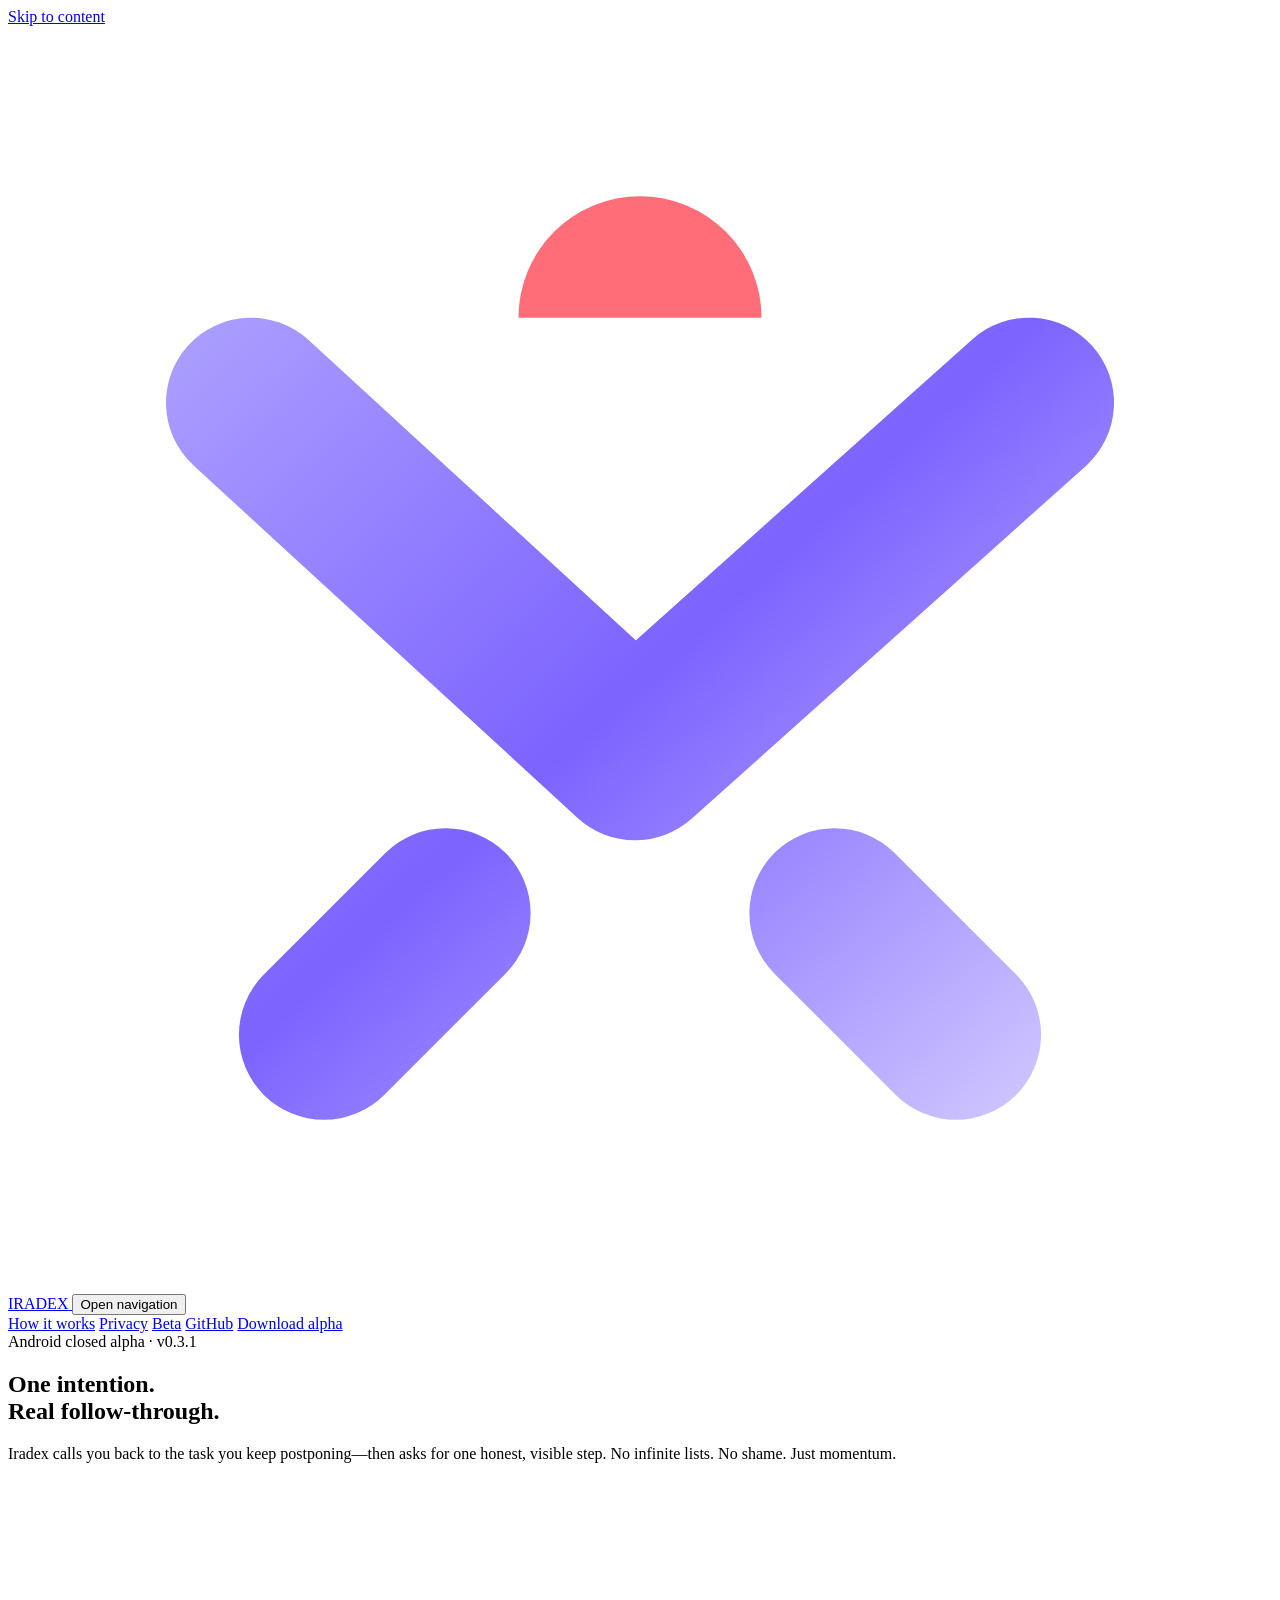
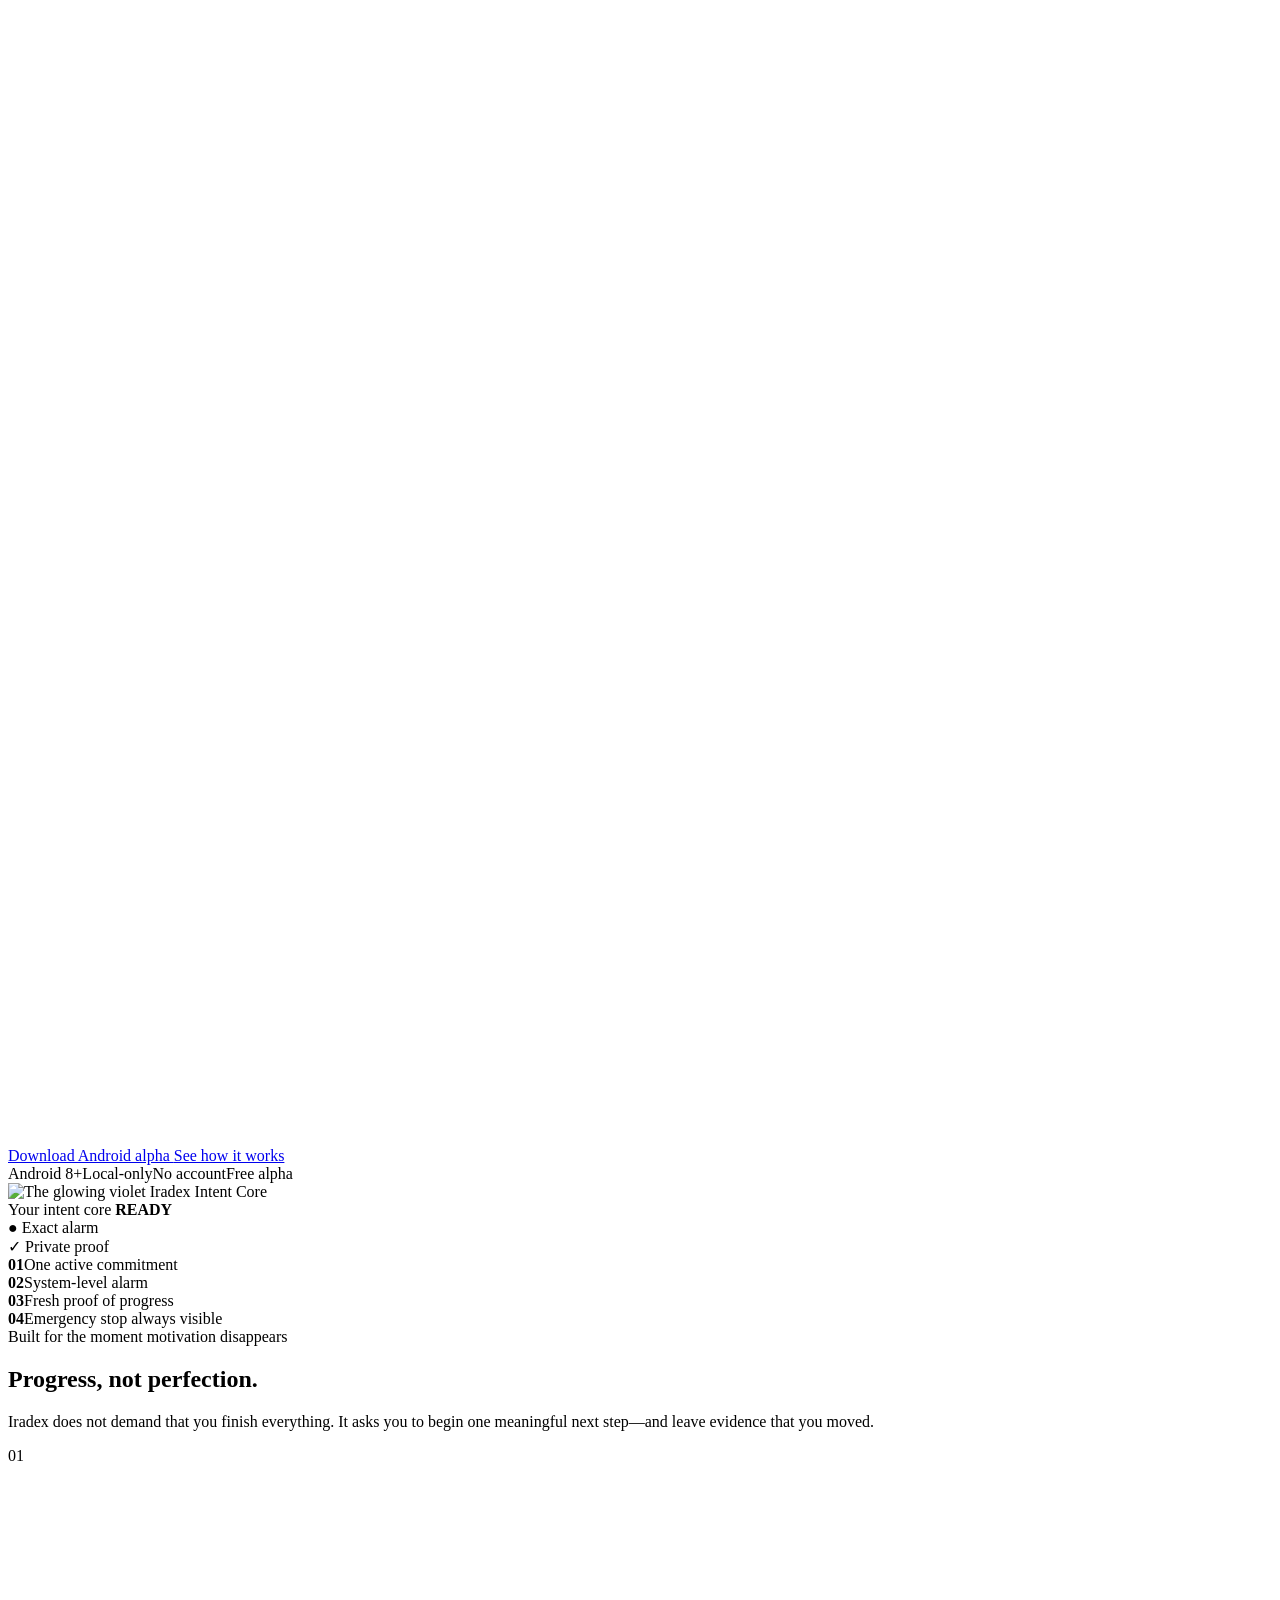
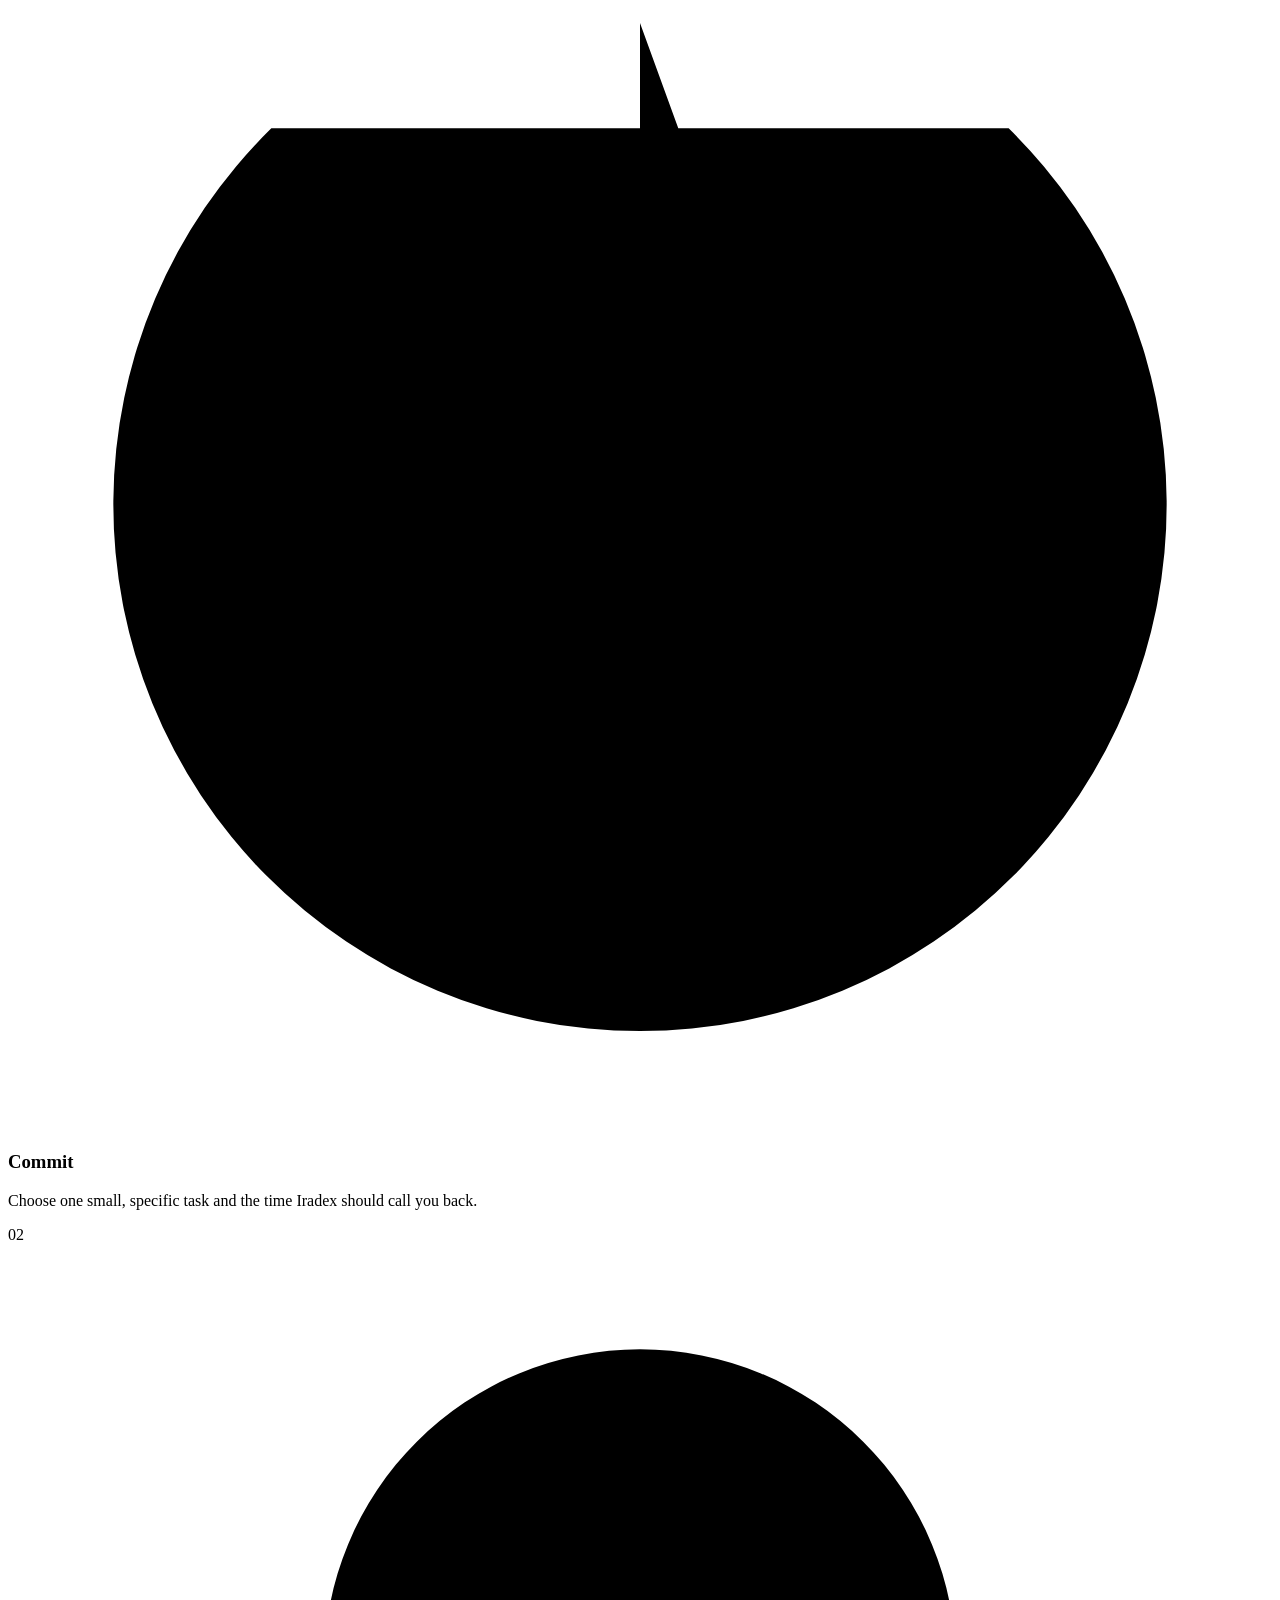
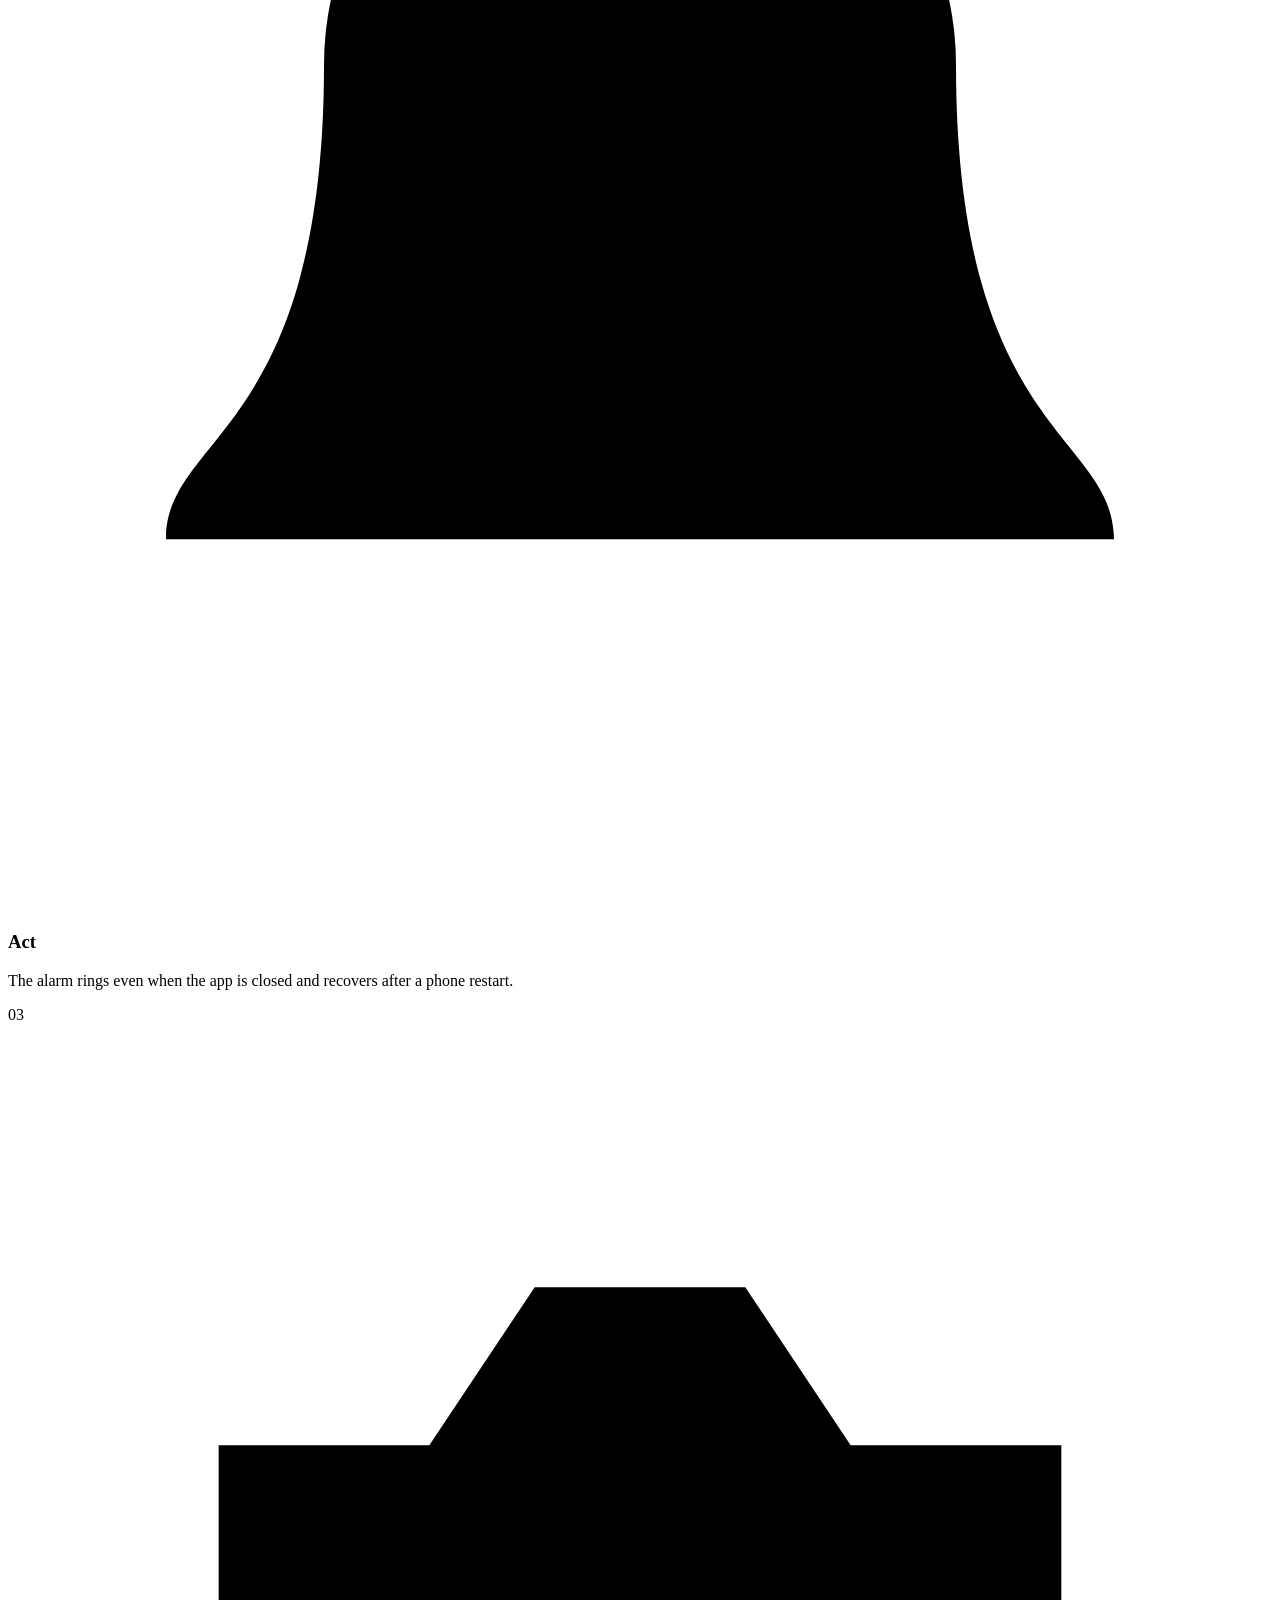
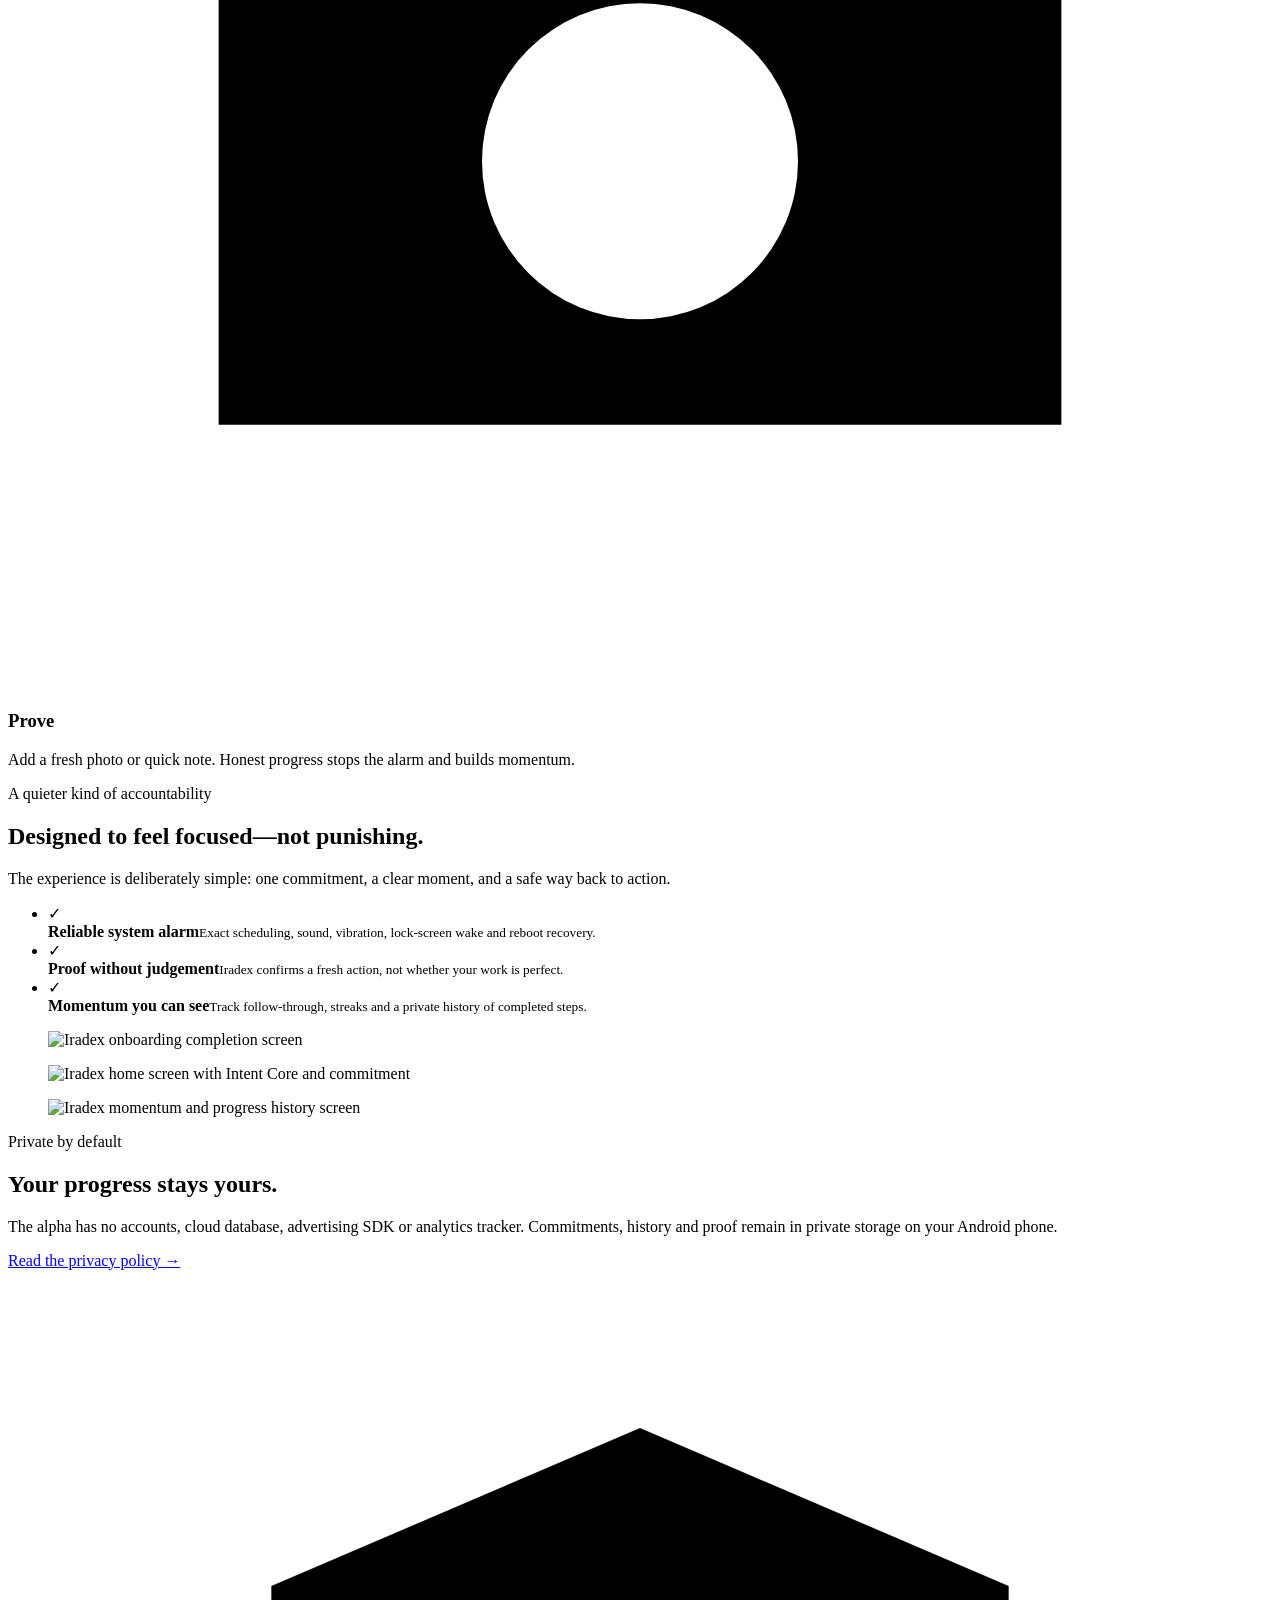
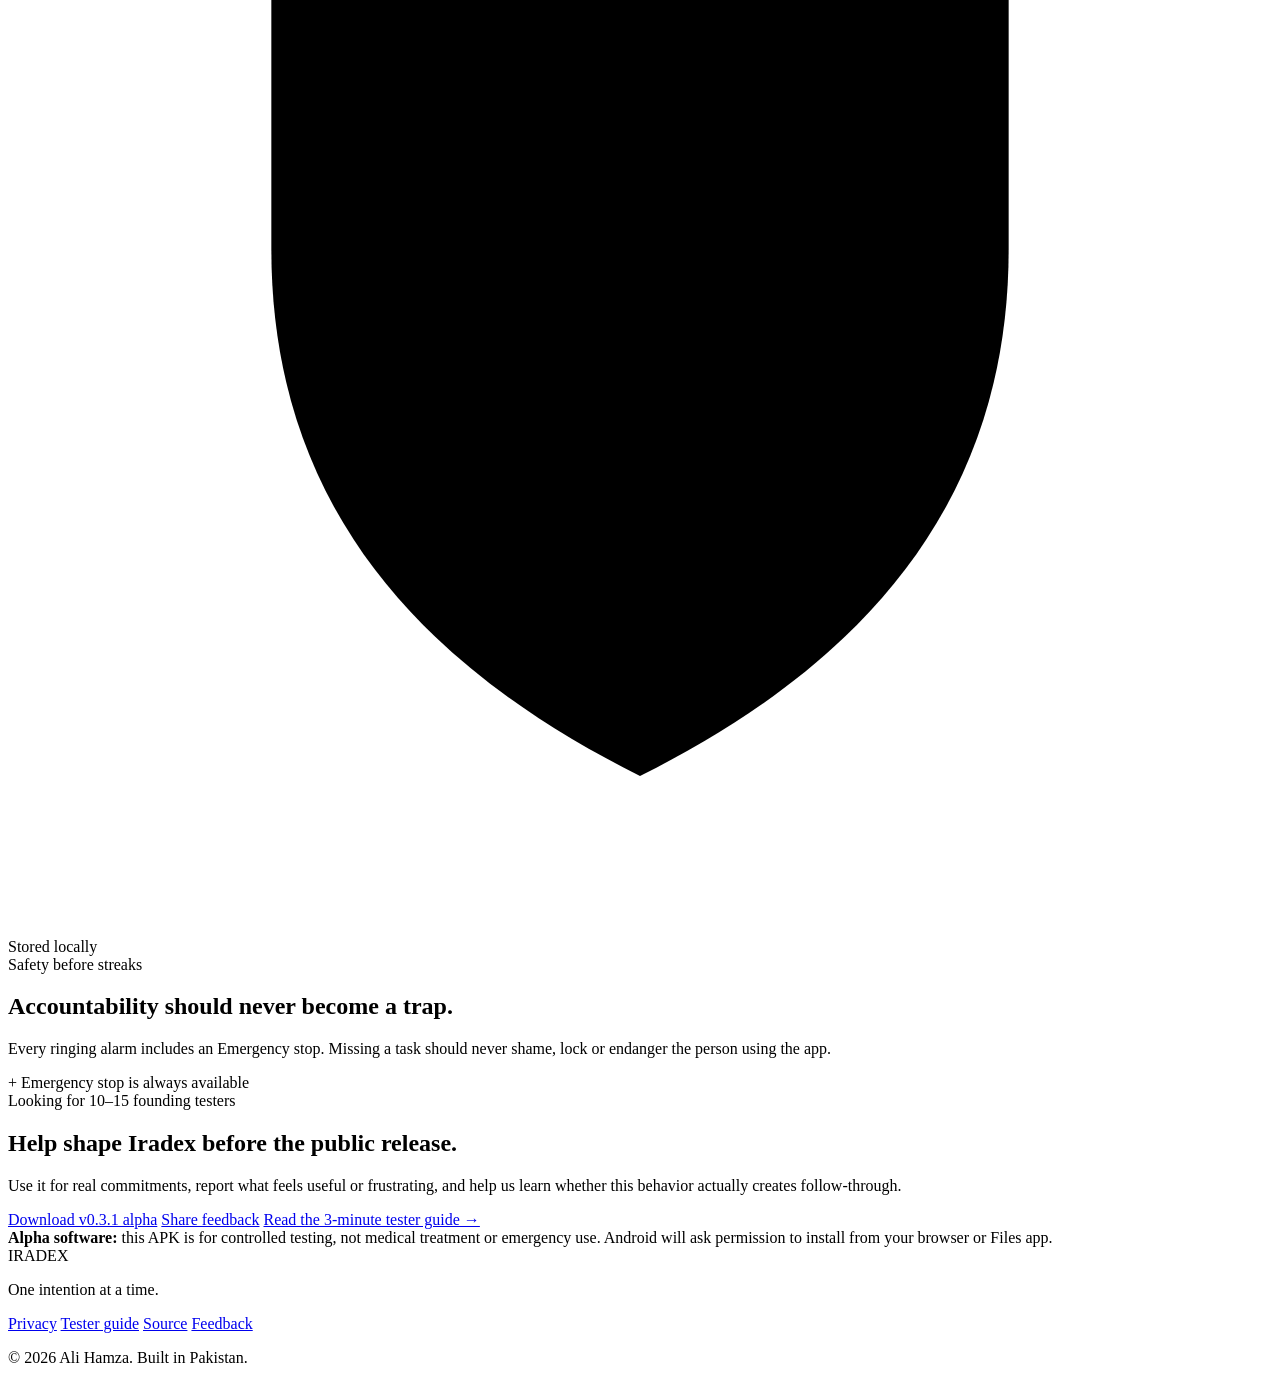
==== website/index.html @ 2464792d "Prepare-Iradex-closed-beta-launch" ====
<!doctype html>
<html lang="en">
<head>
  <meta charset="utf-8">
  <meta name="viewport" content="width=device-width, initial-scale=1">
  <title>Iradex — Turn intention into action</title>
  <meta name="description" content="Iradex is a private Android commitment alarm that brings you back to one meaningful task and asks for honest proof of progress.">
  <meta name="theme-color" content="#07070b">
  <meta property="og:title" content="Iradex — One intention at a time">
  <meta property="og:description" content="Choose one task. Set the moment. Prove one honest step.">
  <meta property="og:type" content="website">
  <meta property="og:image" content="/assets/intent-core.webp">
  <meta name="twitter:card" content="summary_large_image">
  <link rel="icon" href="/favicon.svg" type="image/svg+xml">
  <link rel="manifest" href="/site.webmanifest">
  <link rel="preload" href="/assets/intent-core.webp" as="image" type="image/webp">
  <link rel="stylesheet" href="/styles.css">
  <script src="/app.js" defer></script>
</head>
<body>
  <a class="skip-link" href="#main">Skip to content</a>
  <div class="ambient ambient-one" aria-hidden="true"></div>
  <div class="ambient ambient-two" aria-hidden="true"></div>

  <header class="site-header" data-header>
    <a class="brand" href="/" aria-label="Iradex home">
      <svg class="brand-mark" viewBox="0 0 52 52" aria-hidden="true">
        <defs>
          <linearGradient id="mark-violet" x1="8" y1="7" x2="43" y2="45" gradientUnits="userSpaceOnUse">
            <stop stop-color="#b2a7ff"/><stop offset=".52" stop-color="#7c63ff"/><stop offset="1" stop-color="#d2caff"/>
          </linearGradient>
        </defs>
        <path d="M10 15.5 25.8 30 42 15.5" fill="none" stroke="url(#mark-violet)" stroke-width="7" stroke-linecap="round" stroke-linejoin="round"/>
        <path d="m18 36.5-5 5M34 36.5l5 5" stroke="url(#mark-violet)" stroke-width="7" stroke-linecap="round"/>
        <path d="M21 12a5 5 0 0 1 10 0Z" fill="#ff6d78"/>
      </svg>
      <span>IRADEX</span>
    </a>
    <button class="menu-button" type="button" aria-expanded="false" aria-controls="site-nav" data-menu-button>
      <span></span><span></span><span></span><span class="sr-only">Open navigation</span>
    </button>
    <nav class="site-nav" id="site-nav" aria-label="Primary" data-nav>
      <a href="#how-it-works">How it works</a>
      <a href="#privacy">Privacy</a>
      <a href="#beta">Beta</a>
      <a href="https://github.com/4lihmza1/iradex" target="_blank" rel="noreferrer">GitHub</a>
      <a class="nav-cta" href="https://github.com/4lihmza1/iradex/releases/download/v0.3.1-alpha/Iradex-alpha.apk">Download alpha</a>
    </nav>
  </header>

  <main id="main">
    <section class="hero section-shell">
      <div class="hero-copy reveal">
        <div class="eyebrow"><span class="live-dot"></span> Android closed alpha · v0.3.1</div>
        <h1>One intention.<br><span>Real follow-through.</span></h1>
        <p class="hero-lede">Iradex calls you back to the task you keep postponing—then asks for one honest, visible step. No infinite lists. No shame. Just momentum.</p>
        <div class="hero-actions">
          <a class="button button-primary" href="https://github.com/4lihmza1/iradex/releases/download/v0.3.1-alpha/Iradex-alpha.apk">
            <svg viewBox="0 0 24 24" aria-hidden="true"><path d="M12 3v12m0 0 5-5m-5 5-5-5M5 20h14"/></svg>
            Download Android alpha
          </a>
          <a class="button button-secondary" href="#how-it-works">See how it works</a>
        </div>
        <div class="hero-meta" aria-label="Beta facts">
          <span>Android 8+</span><span>Local-only</span><span>No account</span><span>Free alpha</span>
        </div>
      </div>

      <div class="core-stage reveal" aria-label="Iradex intent core artwork">
        <div class="orbit orbit-one" aria-hidden="true"></div>
        <div class="orbit orbit-two" aria-hidden="true"></div>
        <div class="core-frame">
          <img src="/assets/intent-core.webp" alt="The glowing violet Iradex Intent Core">
          <div class="core-vignette" aria-hidden="true"></div>
          <div class="core-caption">
            <span>Your intent core</span>
            <strong>READY</strong>
          </div>
        </div>
        <div class="floating-chip chip-top"><span class="chip-icon coral">●</span> Exact alarm</div>
        <div class="floating-chip chip-bottom"><span class="chip-icon green">✓</span> Private proof</div>
      </div>
    </section>

    <section class="trust-strip" aria-label="Product principles">
      <div><strong>01</strong><span>One active commitment</span></div>
      <div><strong>02</strong><span>System-level alarm</span></div>
      <div><strong>03</strong><span>Fresh proof of progress</span></div>
      <div><strong>04</strong><span>Emergency stop always visible</span></div>
    </section>

    <section class="section-shell philosophy reveal">
      <div class="section-kicker">Built for the moment motivation disappears</div>
      <div class="split-heading">
        <h2>Progress, not perfection.</h2>
        <p>Iradex does not demand that you finish everything. It asks you to begin one meaningful next step—and leave evidence that you moved.</p>
      </div>
    </section>

    <section class="section-shell steps" id="how-it-works">
      <article class="step-card reveal">
        <div class="step-number">01</div>
        <div class="step-icon"><svg viewBox="0 0 24 24" aria-hidden="true"><path d="M12 3v9l4 2M5 5a10 10 0 1 0 14 0"/></svg></div>
        <h3>Commit</h3>
        <p>Choose one small, specific task and the time Iradex should call you back.</p>
      </article>
      <article class="step-card featured reveal">
        <div class="step-number">02</div>
        <div class="step-icon"><svg viewBox="0 0 24 24" aria-hidden="true"><path d="M6 8a6 6 0 0 1 12 0c0 7 3 7 3 9H3c0-2 3-2 3-9Zm4 12h4"/></svg></div>
        <h3>Act</h3>
        <p>The alarm rings even when the app is closed and recovers after a phone restart.</p>
      </article>
      <article class="step-card reveal">
        <div class="step-number">03</div>
        <div class="step-icon"><svg viewBox="0 0 24 24" aria-hidden="true"><path d="M4 8h4l2-3h4l2 3h4v11H4Zm8 3a3 3 0 1 0 0 6 3 3 0 0 0 0-6Z"/></svg></div>
        <h3>Prove</h3>
        <p>Add a fresh photo or quick note. Honest progress stops the alarm and builds momentum.</p>
      </article>
    </section>

    <section class="product-section" id="product">
      <div class="section-shell product-grid">
        <div class="product-copy reveal">
          <div class="section-kicker">A quieter kind of accountability</div>
          <h2>Designed to feel focused—not punishing.</h2>
          <p>The experience is deliberately simple: one commitment, a clear moment, and a safe way back to action.</p>
          <ul class="feature-list">
            <li><span>✓</span><div><strong>Reliable system alarm</strong><small>Exact scheduling, sound, vibration, lock-screen wake and reboot recovery.</small></div></li>
            <li><span>✓</span><div><strong>Proof without judgement</strong><small>Iradex confirms a fresh action, not whether your work is perfect.</small></div></li>
            <li><span>✓</span><div><strong>Momentum you can see</strong><small>Track follow-through, streaks and a private history of completed steps.</small></div></li>
          </ul>
        </div>
        <div class="phone-gallery reveal" aria-label="Iradex application screenshots">
          <figure class="phone phone-back"><img src="/assets/iradex-onboarding.jpeg" alt="Iradex onboarding completion screen" loading="lazy"></figure>
          <figure class="phone phone-front"><img src="/assets/iradex-home.jpeg" alt="Iradex home screen with Intent Core and commitment" loading="lazy"></figure>
          <figure class="phone phone-side"><img src="/assets/iradex-progress.jpeg" alt="Iradex momentum and progress history screen" loading="lazy"></figure>
        </div>
      </div>
    </section>

    <section class="section-shell principle-grid" id="privacy">
      <article class="principle-card privacy-card reveal">
        <div class="section-kicker">Private by default</div>
        <h2>Your progress stays yours.</h2>
        <p>The alpha has no accounts, cloud database, advertising SDK or analytics tracker. Commitments, history and proof remain in private storage on your Android phone.</p>
        <a class="text-link" href="/privacy">Read the privacy policy <span>→</span></a>
        <div class="privacy-visual" aria-hidden="true">
          <div class="shield"><svg viewBox="0 0 24 24"><path d="M12 3 5 6v5c0 5 3 8 7 10 4-2 7-5 7-10V6Z"/><path d="m9 12 2 2 4-5"/></svg></div>
          <span>Stored locally</span>
        </div>
      </article>
      <article class="principle-card safety-card reveal">
        <div class="section-kicker">Safety before streaks</div>
        <h2>Accountability should never become a trap.</h2>
        <p>Every ringing alarm includes an Emergency stop. Missing a task should never shame, lock or endanger the person using the app.</p>
        <div class="safety-pill"><span>+</span> Emergency stop is always available</div>
      </article>
    </section>

    <section class="section-shell beta-section" id="beta">
      <div class="beta-panel reveal">
        <div>
          <div class="eyebrow"><span class="live-dot"></span> Looking for 10–15 founding testers</div>
          <h2>Help shape Iradex before the public release.</h2>
          <p>Use it for real commitments, report what feels useful or frustrating, and help us learn whether this behavior actually creates follow-through.</p>
        </div>
        <div class="beta-actions">
          <a class="button button-light" href="https://github.com/4lihmza1/iradex/releases/download/v0.3.1-alpha/Iradex-alpha.apk">Download v0.3.1 alpha</a>
          <a class="button button-ghost" href="https://github.com/4lihmza1/iradex/issues/new?template=beta-feedback.yml" target="_blank" rel="noreferrer">Share feedback</a>
          <a class="guide-link" href="/tester-guide">Read the 3-minute tester guide →</a>
        </div>
      </div>
      <div class="beta-note reveal">
        <strong>Alpha software:</strong> this APK is for controlled testing, not medical treatment or emergency use. Android will ask permission to install from your browser or Files app.
      </div>
    </section>
  </main>

  <footer class="site-footer">
    <div class="footer-brand">
      <span>IRADEX</span>
      <p>One intention at a time.</p>
    </div>
    <div class="footer-links">
      <a href="/privacy">Privacy</a>
      <a href="/tester-guide">Tester guide</a>
      <a href="https://github.com/4lihmza1/iradex" target="_blank" rel="noreferrer">Source</a>
      <a href="https://github.com/4lihmza1/iradex/issues/new?template=beta-feedback.yml" target="_blank" rel="noreferrer">Feedback</a>
    </div>
    <p class="copyright">© <span data-year>2026</span> Ali Hamza. Built in Pakistan.</p>
  </footer>
</body>
</html>
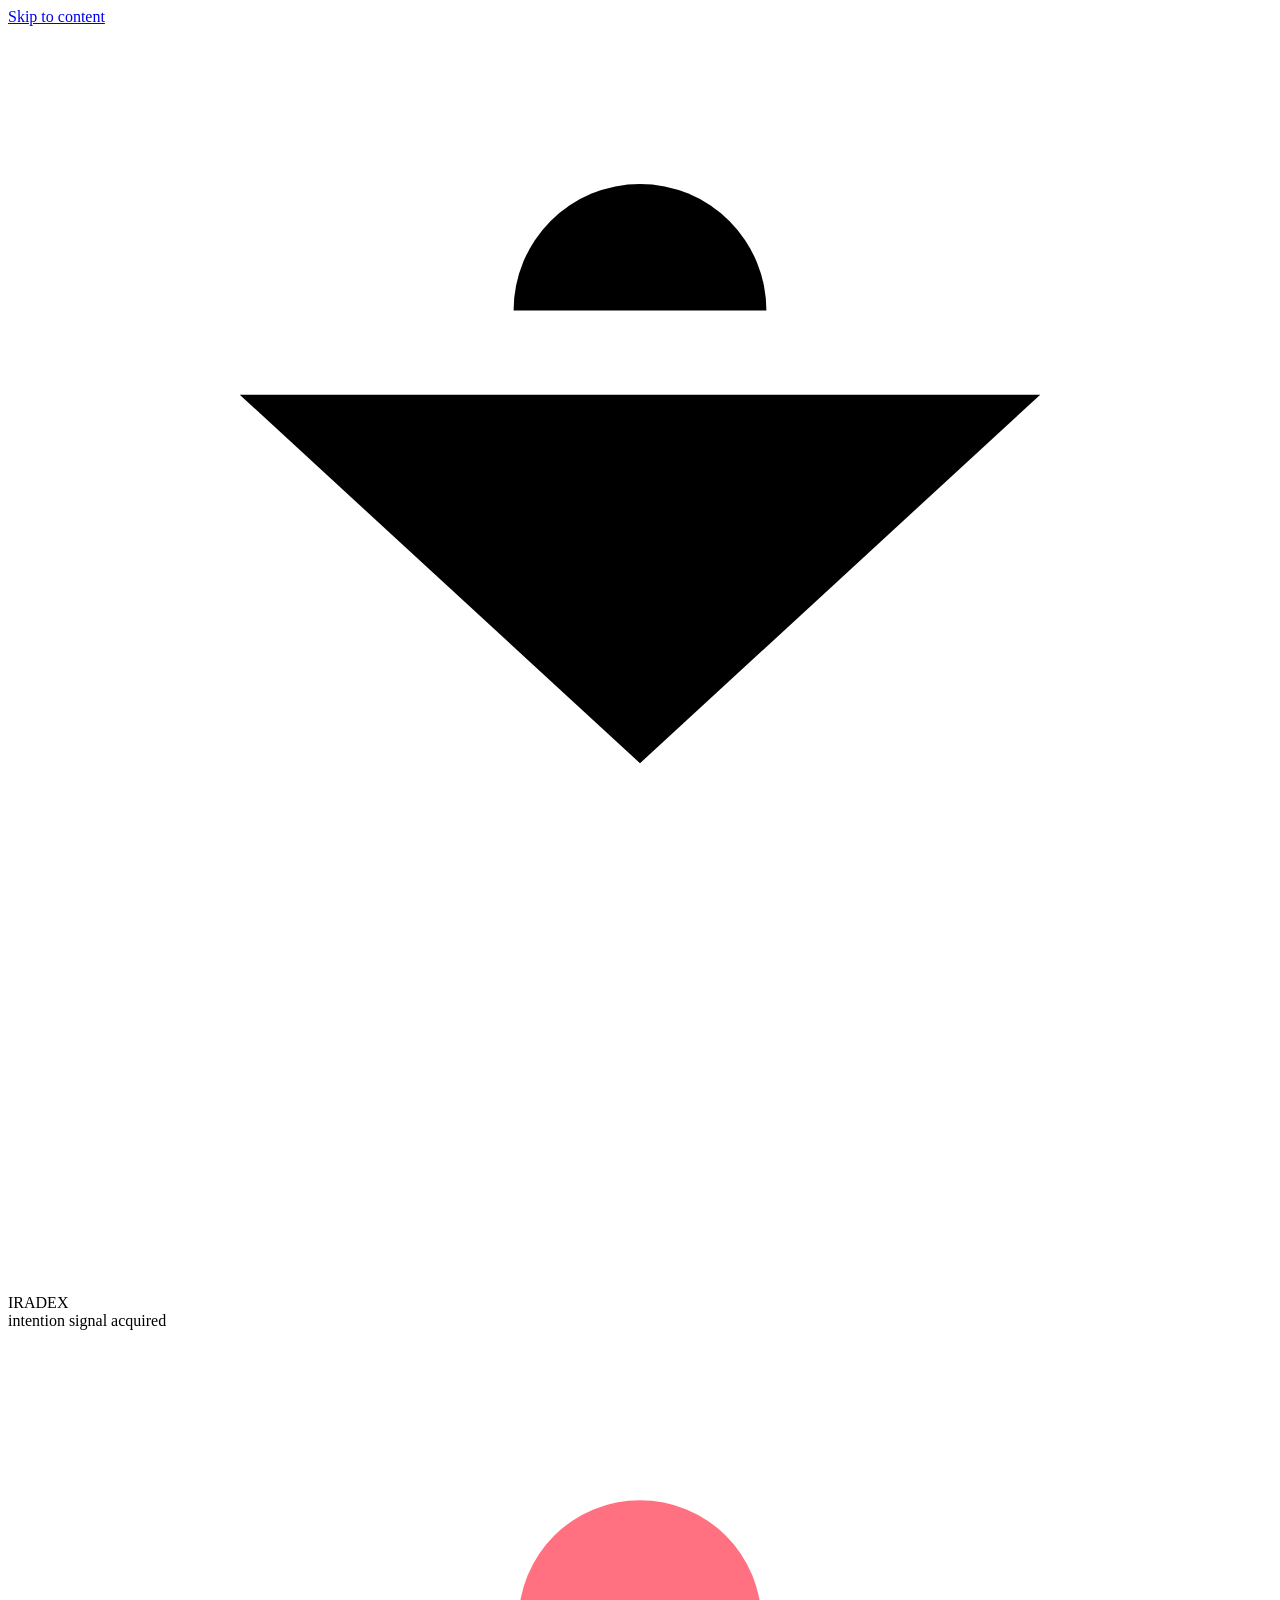
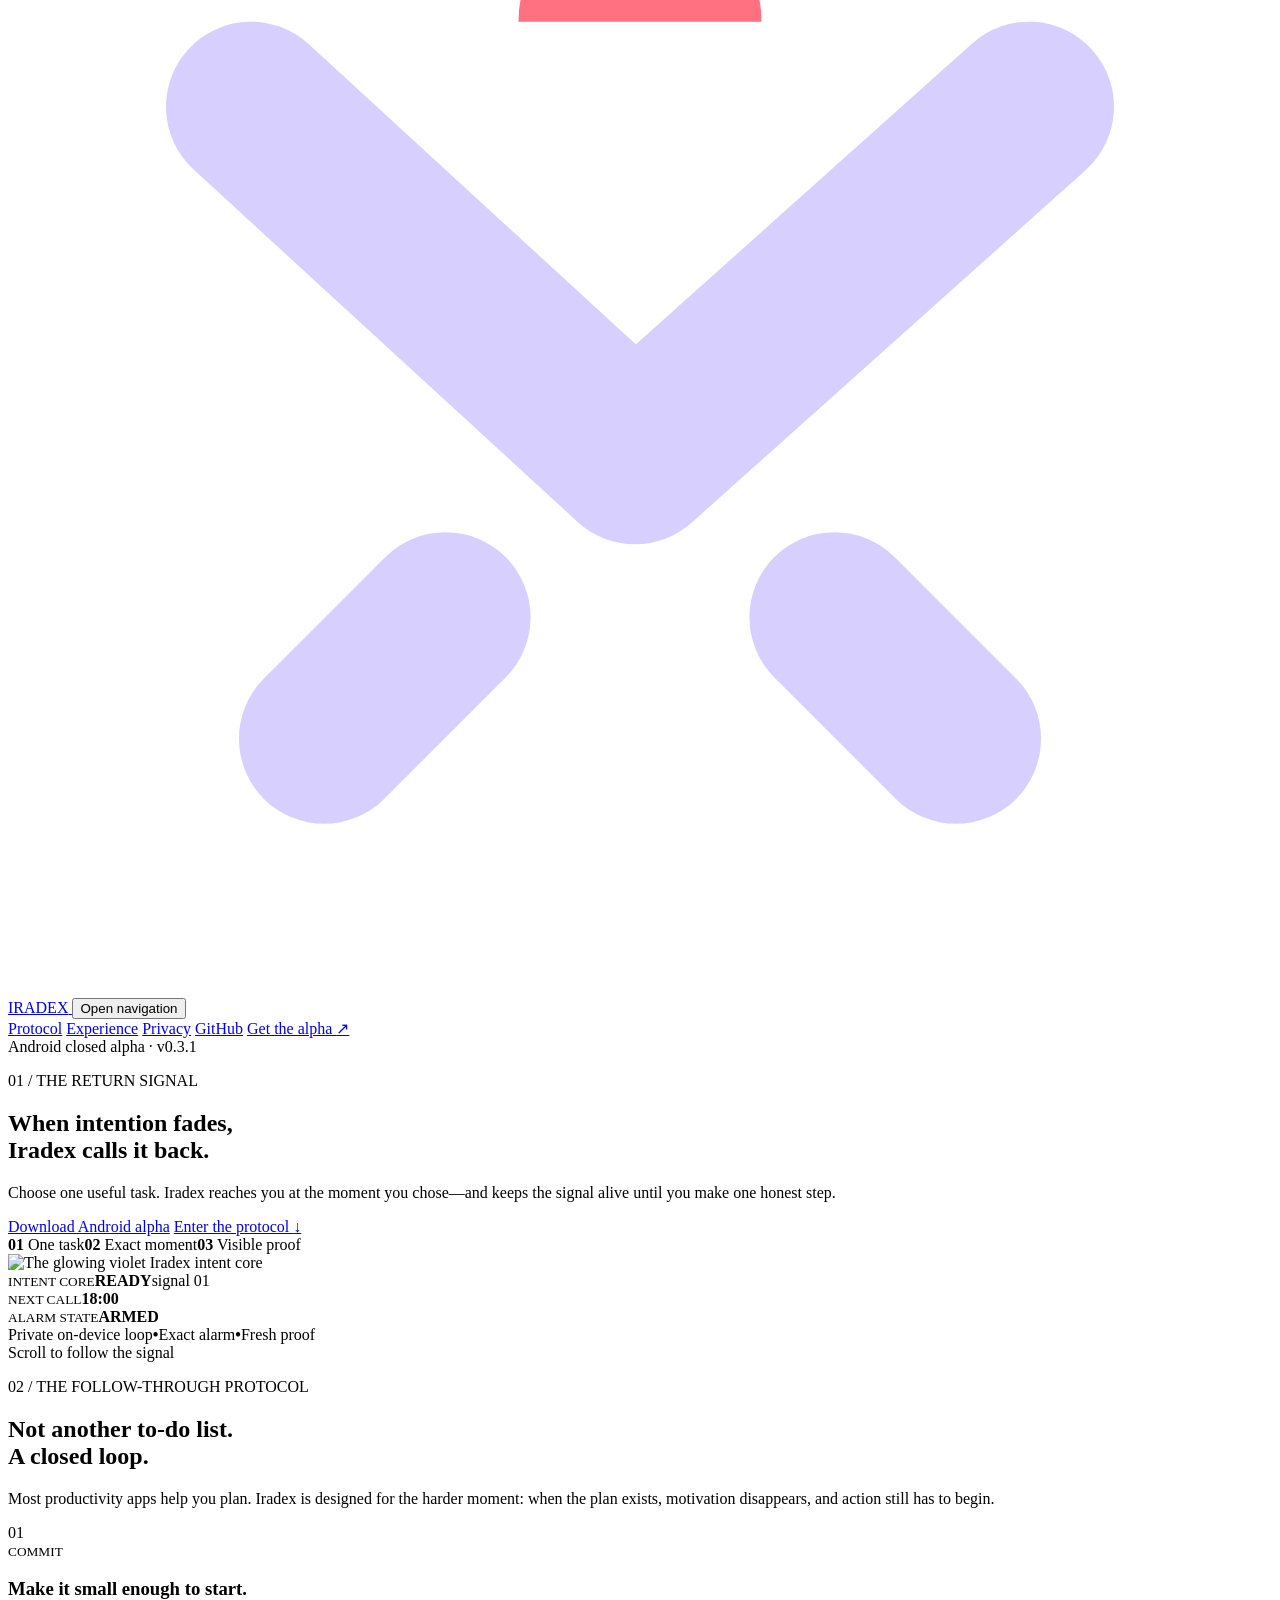
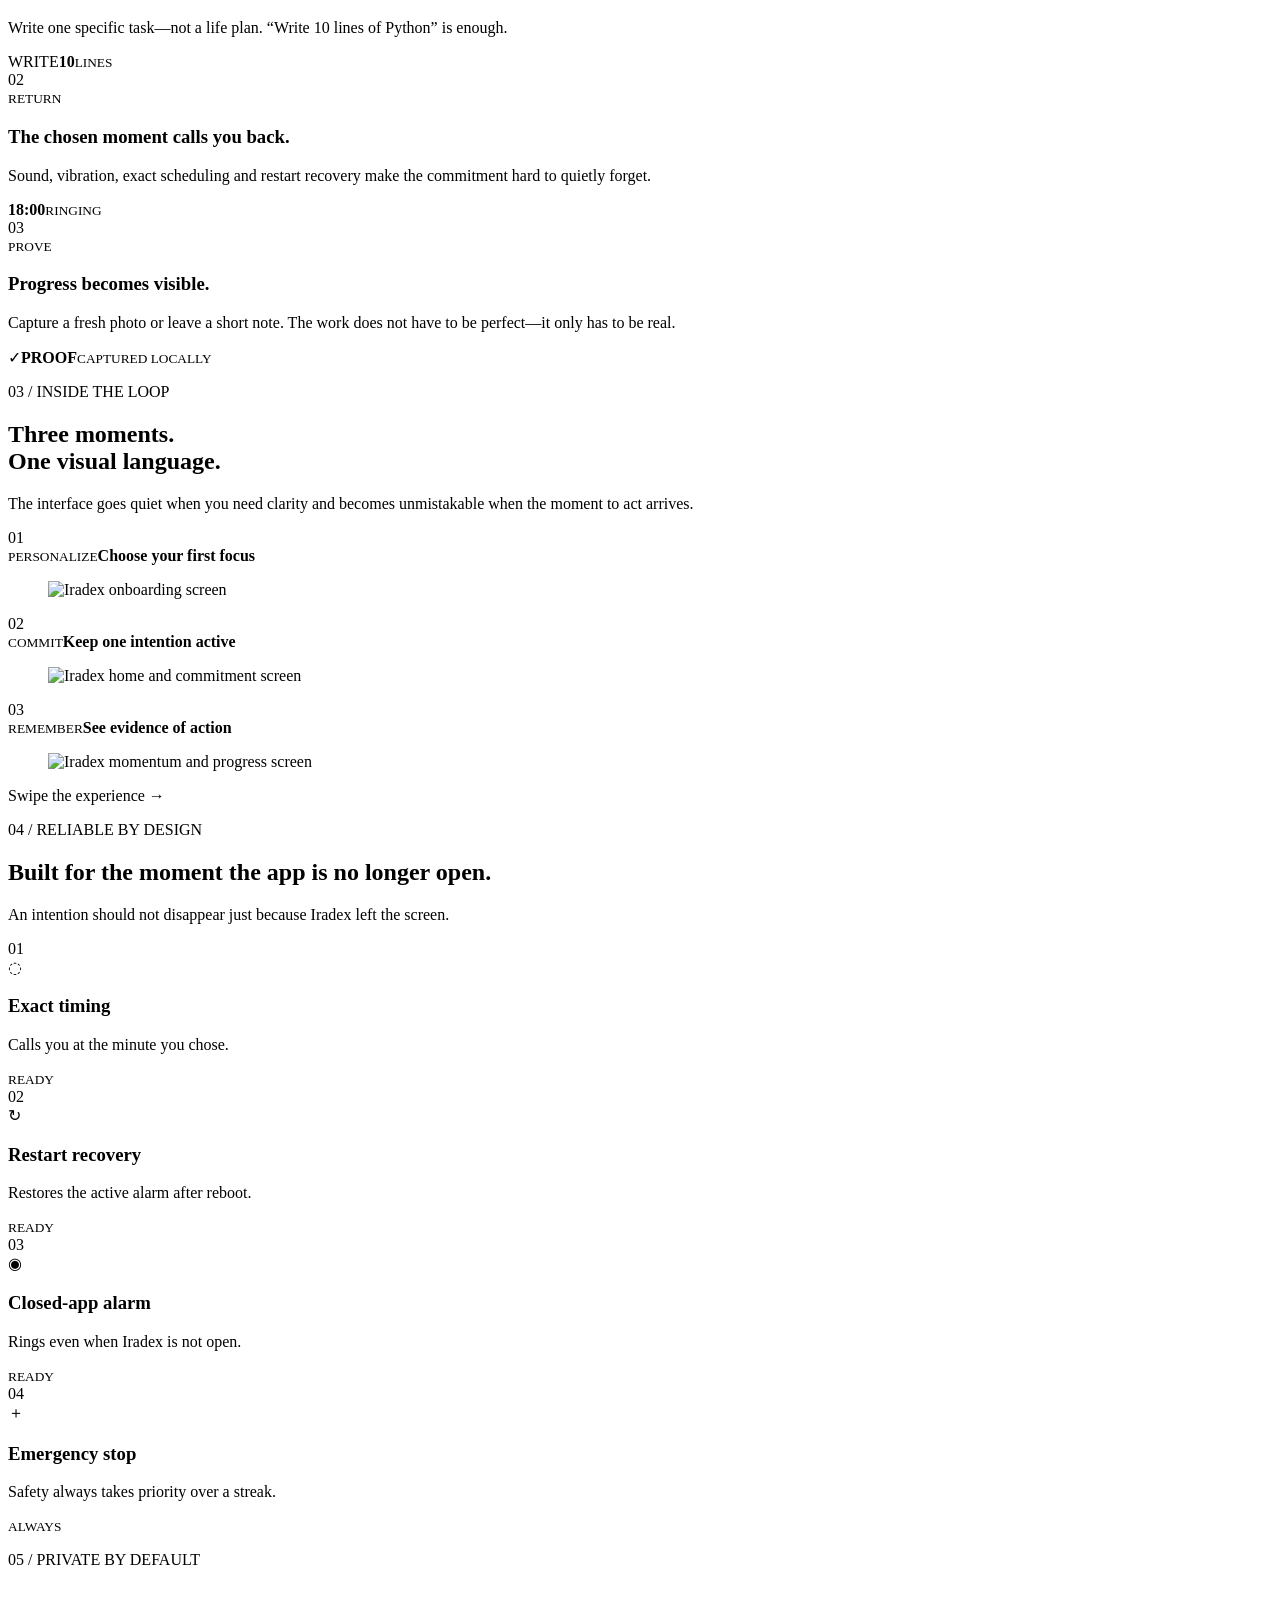
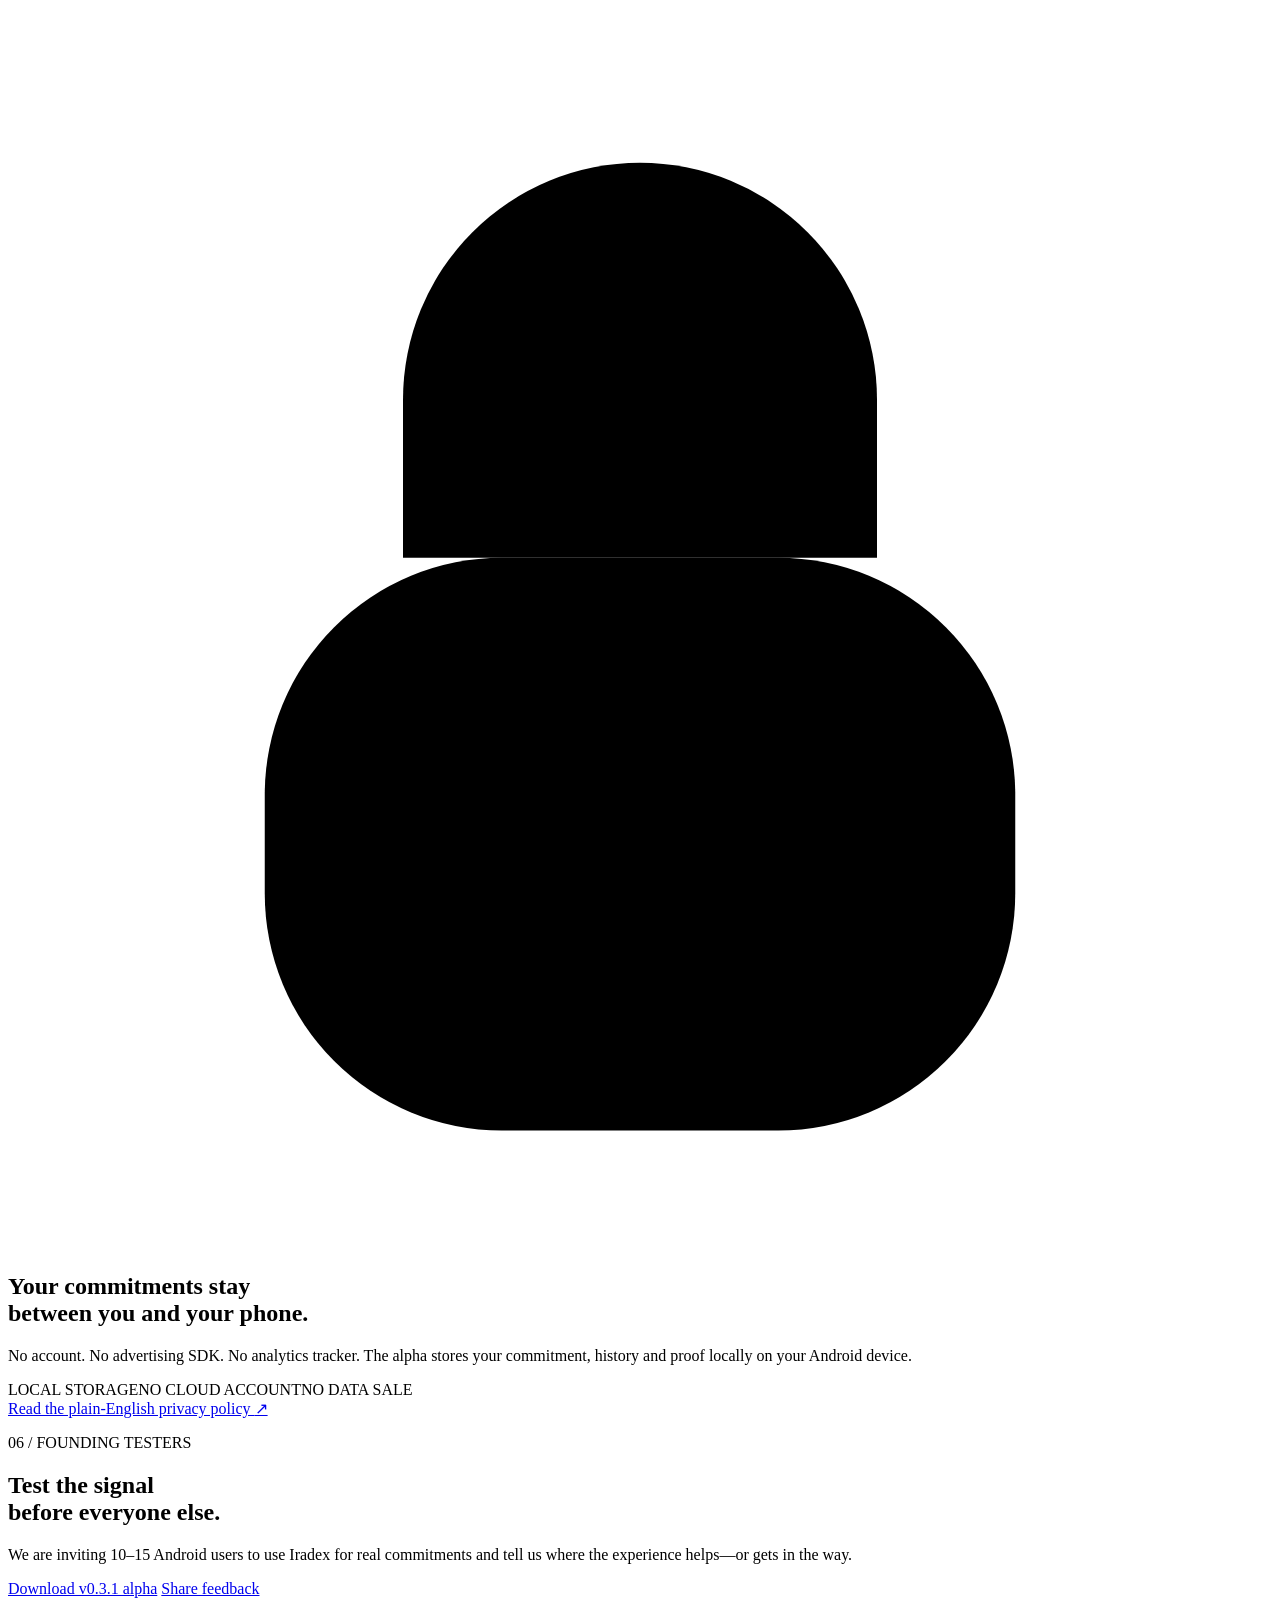
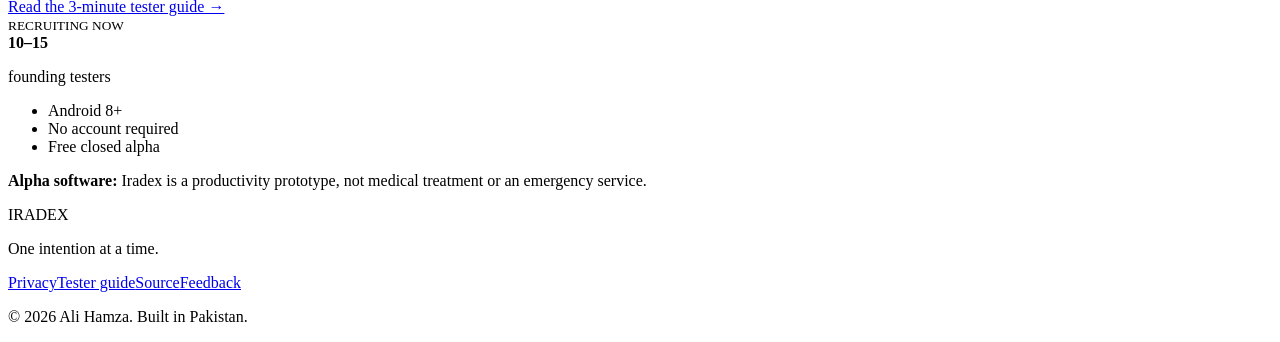
==== commit 987039fc: "Sync-production-website-redesign" ====
--- a/website/index.html
+++ b/website/index.html
@@ -3,11 +3,11 @@
 <head>
   <meta charset="utf-8">
   <meta name="viewport" content="width=device-width, initial-scale=1">
-  <title>Iradex — Turn intention into action</title>
-  <meta name="description" content="Iradex is a private Android commitment alarm that brings you back to one meaningful task and asks for honest proof of progress.">
-  <meta name="theme-color" content="#07070b">
-  <meta property="og:title" content="Iradex — One intention at a time">
-  <meta property="og:description" content="Choose one task. Set the moment. Prove one honest step.">
+  <title>Iradex — A return signal for your intention</title>
+  <meta name="description" content="Iradex is a private Android commitment alarm that calls you back to one meaningful task and asks for honest proof of progress.">
+  <meta name="theme-color" content="#06060a">
+  <meta property="og:title" content="Iradex — One intention. Real follow-through.">
+  <meta property="og:description" content="Set one commitment. Answer the alarm. Prove one honest step.">
   <meta property="og:type" content="website">
   <meta property="og:image" content="/assets/intent-core.webp">
   <meta name="twitter:card" content="summary_large_image">
@@ -17,176 +17,183 @@
   <link rel="stylesheet" href="/styles.css">
   <script src="/app.js" defer></script>
 </head>
-<body>
+<body class="home-page">
   <a class="skip-link" href="#main">Skip to content</a>
-  <div class="ambient ambient-one" aria-hidden="true"></div>
-  <div class="ambient ambient-two" aria-hidden="true"></div>
+
+  <div class="launch-sequence" data-launch aria-hidden="true">
+    <div class="launch-grid"></div>
+    <div class="launch-orbit launch-orbit-a"></div>
+    <div class="launch-orbit launch-orbit-b"></div>
+    <div class="launch-lockup">
+      <svg class="launch-mark" viewBox="0 0 120 120">
+        <defs><linearGradient id="launch-violet" x1="18" y1="16" x2="102" y2="105"><stop stop-color="#e4deff"/><stop offset=".48" stop-color="#866cff"/><stop offset="1" stop-color="#ff7181"/></linearGradient></defs>
+        <path class="launch-path" d="M22 35 60 70 98 35"/>
+        <path class="launch-path launch-leg" d="m44 87-14 14M76 87l14 14"/>
+        <path class="launch-sun" d="M48 27a12 12 0 0 1 24 0Z"/>
+      </svg>
+      <div class="launch-wordmark">IRADEX</div>
+      <div class="launch-status"><span></span> intention signal acquired</div>
+    </div>
+  </div>
 
   <header class="site-header" data-header>
-    <a class="brand" href="/" aria-label="Iradex home">
+    <a class="brand" href="#top" aria-label="Iradex home">
       <svg class="brand-mark" viewBox="0 0 52 52" aria-hidden="true">
-        <defs>
-          <linearGradient id="mark-violet" x1="8" y1="7" x2="43" y2="45" gradientUnits="userSpaceOnUse">
-            <stop stop-color="#b2a7ff"/><stop offset=".52" stop-color="#7c63ff"/><stop offset="1" stop-color="#d2caff"/>
-          </linearGradient>
-        </defs>
+        <defs><linearGradient id="mark-violet" x1="8" y1="7" x2="43" y2="45"><stop stop-color="#d7d0ff"/><stop offset=".52" stop-color="#8065ff"/><stop offset="1" stop-color="#ff7181"/></linearGradient></defs>
         <path d="M10 15.5 25.8 30 42 15.5" fill="none" stroke="url(#mark-violet)" stroke-width="7" stroke-linecap="round" stroke-linejoin="round"/>
         <path d="m18 36.5-5 5M34 36.5l5 5" stroke="url(#mark-violet)" stroke-width="7" stroke-linecap="round"/>
-        <path d="M21 12a5 5 0 0 1 10 0Z" fill="#ff6d78"/>
+        <path d="M21 12a5 5 0 0 1 10 0Z" fill="#ff7181"/>
       </svg>
       <span>IRADEX</span>
     </a>
-    <button class="menu-button" type="button" aria-expanded="false" aria-controls="site-nav" data-menu-button>
-      <span></span><span></span><span></span><span class="sr-only">Open navigation</span>
-    </button>
+    <button class="menu-button" type="button" aria-expanded="false" aria-controls="site-nav" data-menu-button><span></span><span></span><span class="sr-only">Open navigation</span></button>
     <nav class="site-nav" id="site-nav" aria-label="Primary" data-nav>
-      <a href="#how-it-works">How it works</a>
+      <a href="#protocol">Protocol</a>
+      <a href="#interface">Experience</a>
       <a href="#privacy">Privacy</a>
-      <a href="#beta">Beta</a>
       <a href="https://github.com/4lihmza1/iradex" target="_blank" rel="noreferrer">GitHub</a>
-      <a class="nav-cta" href="https://github.com/4lihmza1/iradex/releases/download/v0.3.1-alpha/Iradex-alpha.apk">Download alpha</a>
+      <a class="nav-cta" href="https://github.com/4lihmza1/iradex/releases/download/v0.3.1-alpha/Iradex-alpha.apk">Get the alpha <span>↗</span></a>
     </nav>
   </header>
 
   <main id="main">
-    <section class="hero section-shell">
+    <section class="hero" id="top" data-hero>
+      <div class="hero-grid" aria-hidden="true"></div>
       <div class="hero-copy reveal">
         <div class="eyebrow"><span class="live-dot"></span> Android closed alpha · v0.3.1</div>
-        <h1>One intention.<br><span>Real follow-through.</span></h1>
-        <p class="hero-lede">Iradex calls you back to the task you keep postponing—then asks for one honest, visible step. No infinite lists. No shame. Just momentum.</p>
+        <p class="hero-index">01 / THE RETURN SIGNAL</p>
+        <h1>When intention fades,<br><span>Iradex calls it back.</span></h1>
+        <p class="hero-lede">Choose one useful task. Iradex reaches you at the moment you chose—and keeps the signal alive until you make one honest step.</p>
         <div class="hero-actions">
-          <a class="button button-primary" href="https://github.com/4lihmza1/iradex/releases/download/v0.3.1-alpha/Iradex-alpha.apk">
-            <svg viewBox="0 0 24 24" aria-hidden="true"><path d="M12 3v12m0 0 5-5m-5 5-5-5M5 20h14"/></svg>
-            Download Android alpha
-          </a>
-          <a class="button button-secondary" href="#how-it-works">See how it works</a>
-        </div>
-        <div class="hero-meta" aria-label="Beta facts">
-          <span>Android 8+</span><span>Local-only</span><span>No account</span><span>Free alpha</span>
-        </div>
-      </div>
-
-      <div class="core-stage reveal" aria-label="Iradex intent core artwork">
-        <div class="orbit orbit-one" aria-hidden="true"></div>
-        <div class="orbit orbit-two" aria-hidden="true"></div>
-        <div class="core-frame">
-          <img src="/assets/intent-core.webp" alt="The glowing violet Iradex Intent Core">
-          <div class="core-vignette" aria-hidden="true"></div>
-          <div class="core-caption">
-            <span>Your intent core</span>
-            <strong>READY</strong>
-          </div>
-        </div>
-        <div class="floating-chip chip-top"><span class="chip-icon coral">●</span> Exact alarm</div>
-        <div class="floating-chip chip-bottom"><span class="chip-icon green">✓</span> Private proof</div>
-      </div>
-    </section>
-
-    <section class="trust-strip" aria-label="Product principles">
-      <div><strong>01</strong><span>One active commitment</span></div>
-      <div><strong>02</strong><span>System-level alarm</span></div>
-      <div><strong>03</strong><span>Fresh proof of progress</span></div>
-      <div><strong>04</strong><span>Emergency stop always visible</span></div>
-    </section>
-
-    <section class="section-shell philosophy reveal">
-      <div class="section-kicker">Built for the moment motivation disappears</div>
-      <div class="split-heading">
-        <h2>Progress, not perfection.</h2>
-        <p>Iradex does not demand that you finish everything. It asks you to begin one meaningful next step—and leave evidence that you moved.</p>
-      </div>
-    </section>
-
-    <section class="section-shell steps" id="how-it-works">
-      <article class="step-card reveal">
-        <div class="step-number">01</div>
-        <div class="step-icon"><svg viewBox="0 0 24 24" aria-hidden="true"><path d="M12 3v9l4 2M5 5a10 10 0 1 0 14 0"/></svg></div>
-        <h3>Commit</h3>
-        <p>Choose one small, specific task and the time Iradex should call you back.</p>
-      </article>
-      <article class="step-card featured reveal">
-        <div class="step-number">02</div>
-        <div class="step-icon"><svg viewBox="0 0 24 24" aria-hidden="true"><path d="M6 8a6 6 0 0 1 12 0c0 7 3 7 3 9H3c0-2 3-2 3-9Zm4 12h4"/></svg></div>
-        <h3>Act</h3>
-        <p>The alarm rings even when the app is closed and recovers after a phone restart.</p>
-      </article>
-      <article class="step-card reveal">
-        <div class="step-number">03</div>
-        <div class="step-icon"><svg viewBox="0 0 24 24" aria-hidden="true"><path d="M4 8h4l2-3h4l2 3h4v11H4Zm8 3a3 3 0 1 0 0 6 3 3 0 0 0 0-6Z"/></svg></div>
-        <h3>Prove</h3>
-        <p>Add a fresh photo or quick note. Honest progress stops the alarm and builds momentum.</p>
-      </article>
-    </section>
-
-    <section class="product-section" id="product">
-      <div class="section-shell product-grid">
-        <div class="product-copy reveal">
-          <div class="section-kicker">A quieter kind of accountability</div>
-          <h2>Designed to feel focused—not punishing.</h2>
-          <p>The experience is deliberately simple: one commitment, a clear moment, and a safe way back to action.</p>
-          <ul class="feature-list">
-            <li><span>✓</span><div><strong>Reliable system alarm</strong><small>Exact scheduling, sound, vibration, lock-screen wake and reboot recovery.</small></div></li>
-            <li><span>✓</span><div><strong>Proof without judgement</strong><small>Iradex confirms a fresh action, not whether your work is perfect.</small></div></li>
-            <li><span>✓</span><div><strong>Momentum you can see</strong><small>Track follow-through, streaks and a private history of completed steps.</small></div></li>
-          </ul>
-        </div>
-        <div class="phone-gallery reveal" aria-label="Iradex application screenshots">
-          <figure class="phone phone-back"><img src="/assets/iradex-onboarding.jpeg" alt="Iradex onboarding completion screen" loading="lazy"></figure>
-          <figure class="phone phone-front"><img src="/assets/iradex-home.jpeg" alt="Iradex home screen with Intent Core and commitment" loading="lazy"></figure>
-          <figure class="phone phone-side"><img src="/assets/iradex-progress.jpeg" alt="Iradex momentum and progress history screen" loading="lazy"></figure>
-        </div>
-      </div>
-    </section>
-
-    <section class="section-shell principle-grid" id="privacy">
-      <article class="principle-card privacy-card reveal">
-        <div class="section-kicker">Private by default</div>
-        <h2>Your progress stays yours.</h2>
-        <p>The alpha has no accounts, cloud database, advertising SDK or analytics tracker. Commitments, history and proof remain in private storage on your Android phone.</p>
-        <a class="text-link" href="/privacy">Read the privacy policy <span>→</span></a>
-        <div class="privacy-visual" aria-hidden="true">
-          <div class="shield"><svg viewBox="0 0 24 24"><path d="M12 3 5 6v5c0 5 3 8 7 10 4-2 7-5 7-10V6Z"/><path d="m9 12 2 2 4-5"/></svg></div>
-          <span>Stored locally</span>
-        </div>
-      </article>
-      <article class="principle-card safety-card reveal">
-        <div class="section-kicker">Safety before streaks</div>
-        <h2>Accountability should never become a trap.</h2>
-        <p>Every ringing alarm includes an Emergency stop. Missing a task should never shame, lock or endanger the person using the app.</p>
-        <div class="safety-pill"><span>+</span> Emergency stop is always available</div>
-      </article>
-    </section>
-
-    <section class="section-shell beta-section" id="beta">
-      <div class="beta-panel reveal">
+          <a class="button button-primary" href="https://github.com/4lihmza1/iradex/releases/download/v0.3.1-alpha/Iradex-alpha.apk"><span class="button-pulse"></span>Download Android alpha</a>
+          <a class="button button-text" href="#protocol">Enter the protocol <span>↓</span></a>
+        </div>
+        <div class="hero-proofline">
+          <span><b>01</b> One task</span><i></i><span><b>02</b> Exact moment</span><i></i><span><b>03</b> Visible proof</span>
+        </div>
+      </div>
+
+      <div class="signal-observatory reveal" data-parallax-root aria-label="Animated Iradex intent signal">
+        <div class="observatory-halo"></div>
+        <div class="orbit orbit-a"><span></span></div>
+        <div class="orbit orbit-b"><span></span></div>
+        <div class="orbit orbit-c"><span></span></div>
+        <div class="core-window" data-parallax>
+          <img src="/assets/intent-core.webp" alt="The glowing violet Iradex intent core">
+          <div class="core-shade"></div>
+          <div class="core-readout"><small>INTENT CORE</small><strong>READY</strong><span>signal 01</span></div>
+        </div>
+        <div class="telemetry telemetry-time"><small>NEXT CALL</small><strong>18:00</strong><span class="telemetry-ping"></span></div>
+        <div class="telemetry telemetry-state"><span class="state-dot"></span><div><small>ALARM STATE</small><strong>ARMED</strong></div></div>
+        <div class="observatory-caption"><span>Private on-device loop</span><b>•</b><span>Exact alarm</span><b>•</b><span>Fresh proof</span></div>
+      </div>
+      <div class="scroll-signal" aria-hidden="true"><span>Scroll to follow the signal</span><i></i></div>
+    </section>
+
+    <section class="protocol" id="protocol">
+      <div class="protocol-intro section-shell reveal">
         <div>
-          <div class="eyebrow"><span class="live-dot"></span> Looking for 10–15 founding testers</div>
-          <h2>Help shape Iradex before the public release.</h2>
-          <p>Use it for real commitments, report what feels useful or frustrating, and help us learn whether this behavior actually creates follow-through.</p>
-        </div>
+          <p class="section-code">02 / THE FOLLOW-THROUGH PROTOCOL</p>
+          <h2>Not another to-do list.<br><span>A closed loop.</span></h2>
+        </div>
+        <p>Most productivity apps help you plan. Iradex is designed for the harder moment: when the plan exists, motivation disappears, and action still has to begin.</p>
+      </div>
+
+      <div class="protocol-rail section-shell" data-protocol>
+        <div class="rail-line" aria-hidden="true"><span data-rail-progress></span></div>
+        <article class="protocol-step reveal" data-protocol-step>
+          <div class="step-node"><span>01</span></div>
+          <div class="step-copy"><small>COMMIT</small><h3>Make it small enough to start.</h3><p>Write one specific task—not a life plan. “Write 10 lines of Python” is enough.</p></div>
+          <div class="step-signal signal-commit" aria-hidden="true"><span>WRITE</span><b>10</b><small>LINES</small></div>
+        </article>
+        <article class="protocol-step reverse reveal" data-protocol-step>
+          <div class="step-node"><span>02</span></div>
+          <div class="step-copy"><small>RETURN</small><h3>The chosen moment calls you back.</h3><p>Sound, vibration, exact scheduling and restart recovery make the commitment hard to quietly forget.</p></div>
+          <div class="step-signal signal-alarm" aria-hidden="true"><div class="alarm-rings"><i></i><i></i><i></i></div><b>18:00</b><small>RINGING</small></div>
+        </article>
+        <article class="protocol-step reveal" data-protocol-step>
+          <div class="step-node"><span>03</span></div>
+          <div class="step-copy"><small>PROVE</small><h3>Progress becomes visible.</h3><p>Capture a fresh photo or leave a short note. The work does not have to be perfect—it only has to be real.</p></div>
+          <div class="step-signal signal-proof" aria-hidden="true"><span>✓</span><b>PROOF</b><small>CAPTURED LOCALLY</small></div>
+        </article>
+      </div>
+    </section>
+
+    <section class="interface-section" id="interface">
+      <div class="interface-head section-shell reveal">
+        <div><p class="section-code">03 / INSIDE THE LOOP</p><h2>Three moments.<br>One visual language.</h2></div>
+        <p>The interface goes quiet when you need clarity and becomes unmistakable when the moment to act arrives.</p>
+      </div>
+      <div class="screen-reel" aria-label="Iradex application screens">
+        <article class="screen-panel screen-onboard reveal">
+          <div class="screen-label"><span>01</span><div><small>PERSONALIZE</small><strong>Choose your first focus</strong></div></div>
+          <figure class="device-window"><div class="device-sensor"></div><img src="/assets/iradex-onboarding-clean.png" alt="Iradex onboarding screen" loading="lazy"></figure>
+        </article>
+        <article class="screen-panel screen-home reveal">
+          <div class="screen-label"><span>02</span><div><small>COMMIT</small><strong>Keep one intention active</strong></div></div>
+          <figure class="device-window"><div class="device-sensor"></div><img src="/assets/iradex-home-clean.png" alt="Iradex home and commitment screen" loading="lazy"></figure>
+        </article>
+        <article class="screen-panel screen-progress reveal">
+          <div class="screen-label"><span>03</span><div><small>REMEMBER</small><strong>See evidence of action</strong></div></div>
+          <figure class="device-window"><div class="device-sensor"></div><img src="/assets/iradex-progress-clean.png" alt="Iradex momentum and progress screen" loading="lazy"></figure>
+        </article>
+      </div>
+      <p class="reel-hint">Swipe the experience <span>→</span></p>
+    </section>
+
+    <section class="capability-section">
+      <div class="section-shell capability-grid">
+        <div class="capability-title reveal">
+          <p class="section-code">04 / RELIABLE BY DESIGN</p>
+          <h2>Built for the moment the app is no longer open.</h2>
+          <p>An intention should not disappear just because Iradex left the screen.</p>
+        </div>
+        <div class="capability-matrix">
+          <article class="capability reveal"><span>01</span><div class="capability-icon">◌</div><h3>Exact timing</h3><p>Calls you at the minute you chose.</p><small>READY</small></article>
+          <article class="capability reveal"><span>02</span><div class="capability-icon">↻</div><h3>Restart recovery</h3><p>Restores the active alarm after reboot.</p><small>READY</small></article>
+          <article class="capability reveal"><span>03</span><div class="capability-icon">◉</div><h3>Closed-app alarm</h3><p>Rings even when Iradex is not open.</p><small>READY</small></article>
+          <article class="capability reveal"><span>04</span><div class="capability-icon">＋</div><h3>Emergency stop</h3><p>Safety always takes priority over a streak.</p><small>ALWAYS</small></article>
+        </div>
+      </div>
+    </section>
+
+    <section class="privacy-section" id="privacy">
+      <div class="privacy-orbit" aria-hidden="true"><span></span><span></span><span></span></div>
+      <div class="privacy-inner section-shell reveal">
+        <p class="section-code">05 / PRIVATE BY DEFAULT</p>
+        <div class="privacy-lock" aria-hidden="true"><svg viewBox="0 0 64 64"><path d="M20 29v-8a12 12 0 0 1 24 0v8"/><rect x="13" y="29" width="38" height="29" rx="12"/><path d="M32 40v8"/></svg></div>
+        <h2>Your commitments stay<br><span>between you and your phone.</span></h2>
+        <p>No account. No advertising SDK. No analytics tracker. The alpha stores your commitment, history and proof locally on your Android device.</p>
+        <div class="privacy-facts"><span>LOCAL STORAGE</span><i></i><span>NO CLOUD ACCOUNT</span><i></i><span>NO DATA SALE</span></div>
+        <a class="button button-outline" href="/privacy">Read the plain-English privacy policy <span>↗</span></a>
+      </div>
+    </section>
+
+    <section class="beta-section section-shell" id="beta">
+      <div class="beta-radar" aria-hidden="true"><i></i><i></i><i></i><span></span></div>
+      <div class="beta-copy reveal">
+        <p class="section-code">06 / FOUNDING TESTERS</p>
+        <h2>Test the signal<br>before everyone else.</h2>
+        <p>We are inviting 10–15 Android users to use Iradex for real commitments and tell us where the experience helps—or gets in the way.</p>
         <div class="beta-actions">
           <a class="button button-light" href="https://github.com/4lihmza1/iradex/releases/download/v0.3.1-alpha/Iradex-alpha.apk">Download v0.3.1 alpha</a>
-          <a class="button button-ghost" href="https://github.com/4lihmza1/iradex/issues/new?template=beta-feedback.yml" target="_blank" rel="noreferrer">Share feedback</a>
-          <a class="guide-link" href="/tester-guide">Read the 3-minute tester guide →</a>
-        </div>
-      </div>
-      <div class="beta-note reveal">
-        <strong>Alpha software:</strong> this APK is for controlled testing, not medical treatment or emergency use. Android will ask permission to install from your browser or Files app.
-      </div>
-    </section>
+          <a class="button button-outline-dark" href="https://github.com/4lihmza1/iradex/issues/new?template=beta-feedback.yml" target="_blank" rel="noreferrer">Share feedback</a>
+        </div>
+        <a class="guide-link" href="/tester-guide">Read the 3-minute tester guide →</a>
+      </div>
+      <div class="beta-status reveal">
+        <div><span class="live-dot"></span><small>RECRUITING NOW</small></div>
+        <strong>10–15</strong><p>founding testers</p>
+        <ul><li>Android 8+</li><li>No account required</li><li>Free closed alpha</li></ul>
+      </div>
+    </section>
+
+    <p class="alpha-note section-shell"><strong>Alpha software:</strong> Iradex is a productivity prototype, not medical treatment or an emergency service.</p>
   </main>
 
   <footer class="site-footer">
-    <div class="footer-brand">
-      <span>IRADEX</span>
-      <p>One intention at a time.</p>
-    </div>
-    <div class="footer-links">
-      <a href="/privacy">Privacy</a>
-      <a href="/tester-guide">Tester guide</a>
-      <a href="https://github.com/4lihmza1/iradex" target="_blank" rel="noreferrer">Source</a>
-      <a href="https://github.com/4lihmza1/iradex/issues/new?template=beta-feedback.yml" target="_blank" rel="noreferrer">Feedback</a>
-    </div>
+    <div class="footer-brand"><span>IRADEX</span><p>One intention at a time.</p></div>
+    <div class="footer-links"><a href="/privacy">Privacy</a><a href="/tester-guide">Tester guide</a><a href="https://github.com/4lihmza1/iradex" target="_blank" rel="noreferrer">Source</a><a href="https://github.com/4lihmza1/iradex/issues/new?template=beta-feedback.yml" target="_blank" rel="noreferrer">Feedback</a></div>
     <p class="copyright">© <span data-year>2026</span> Ali Hamza. Built in Pakistan.</p>
   </footer>
 </body>
